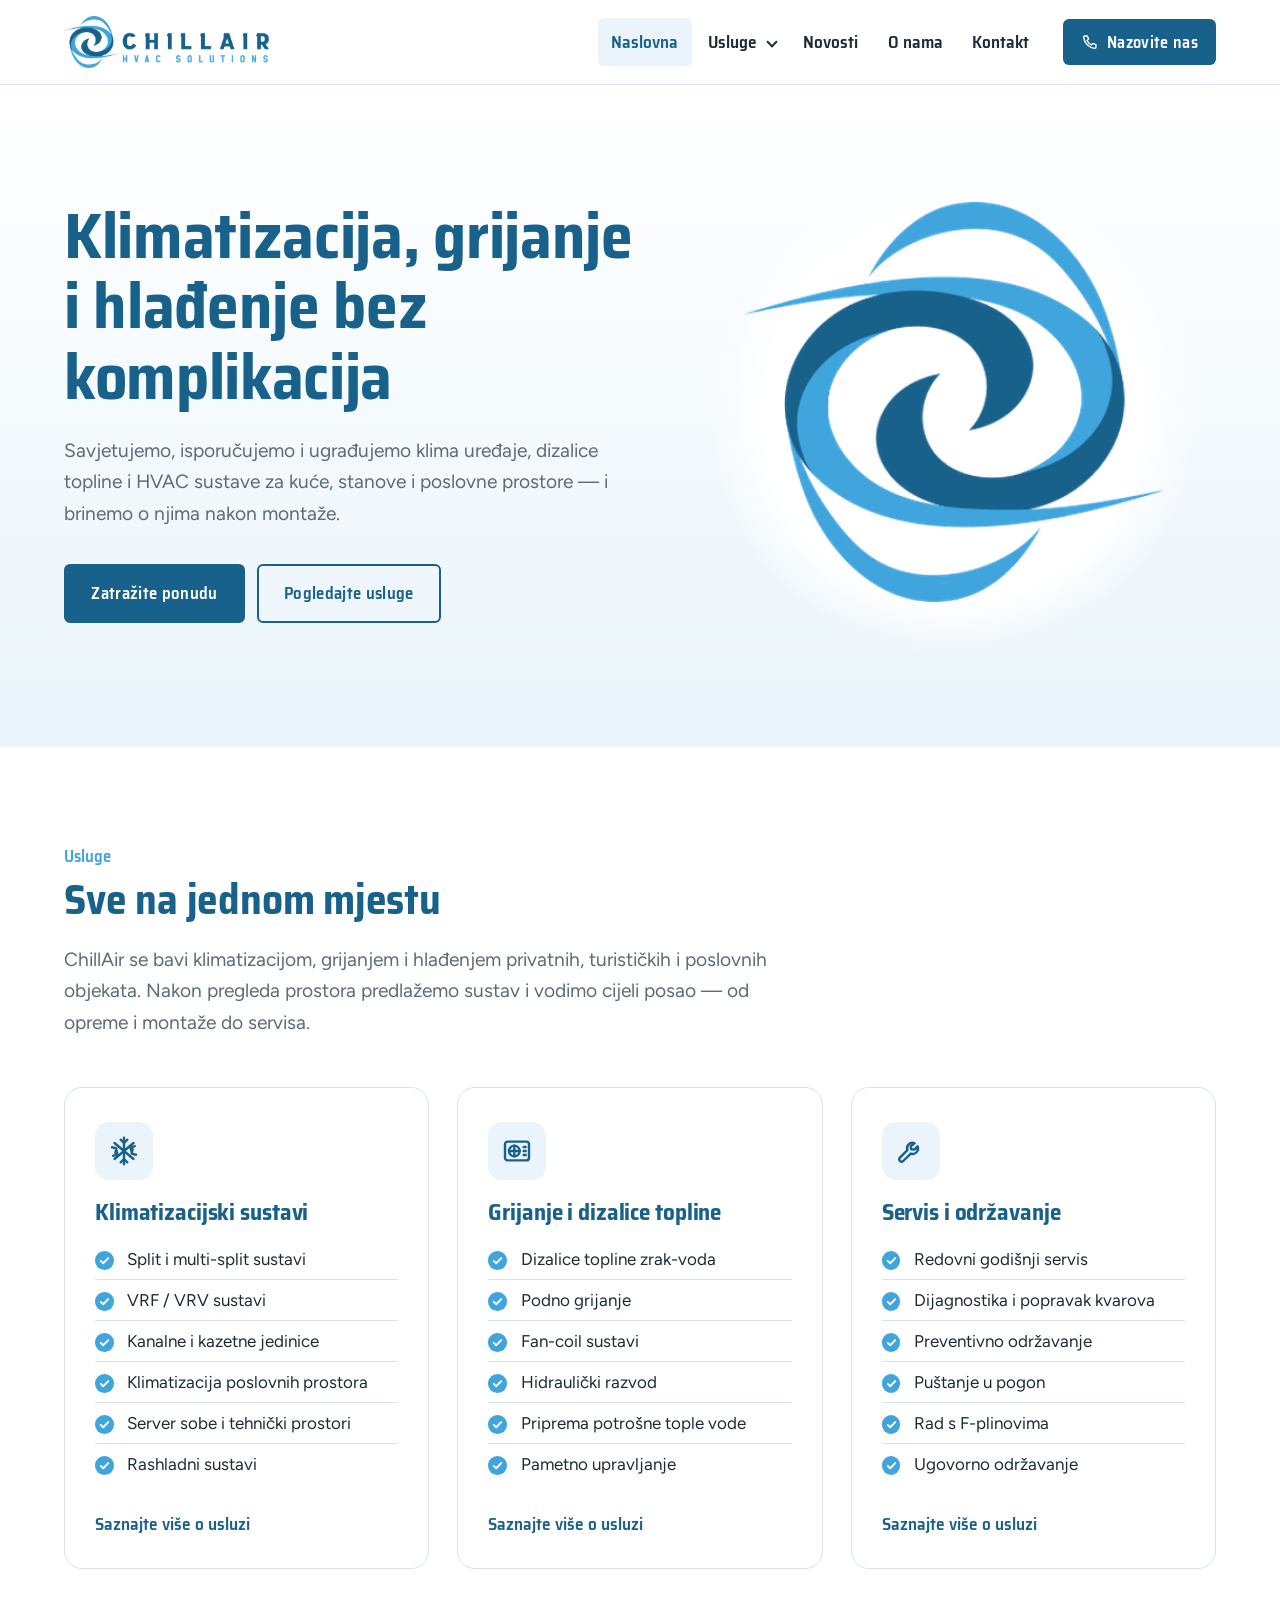
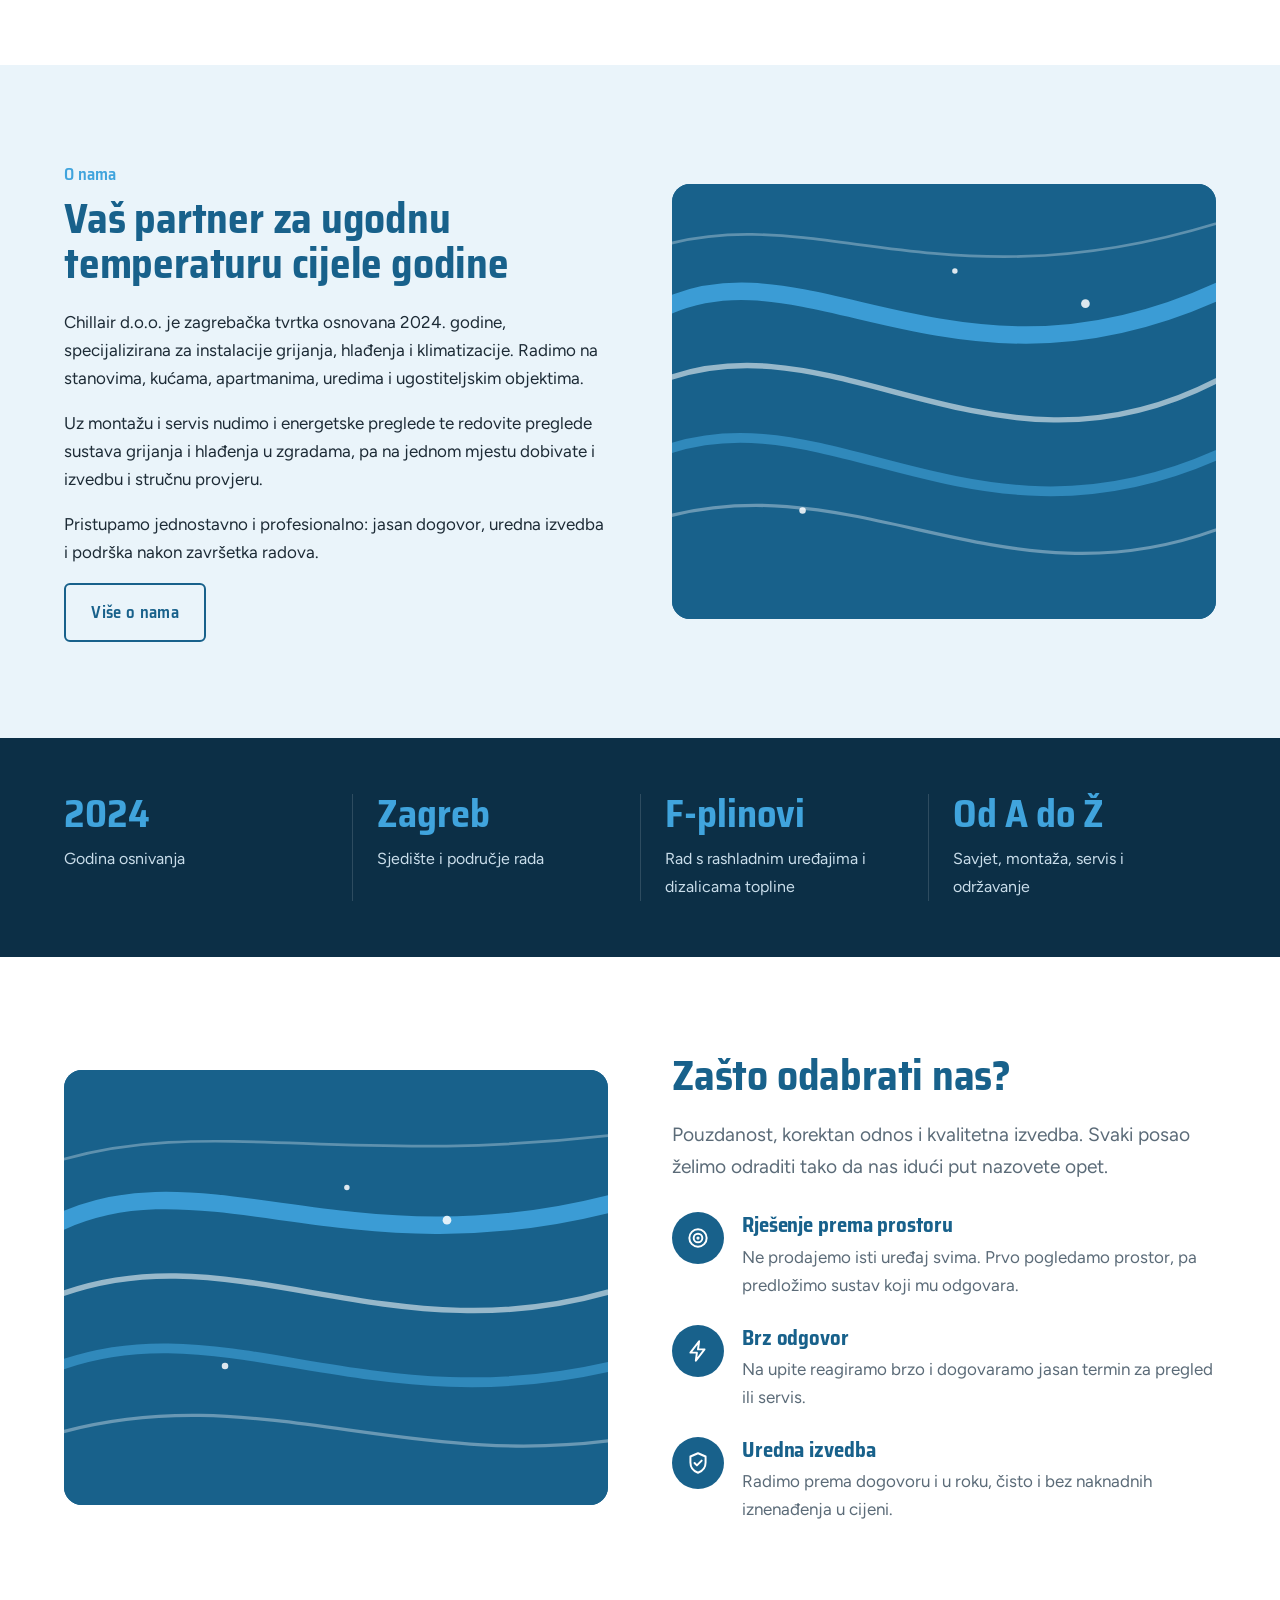
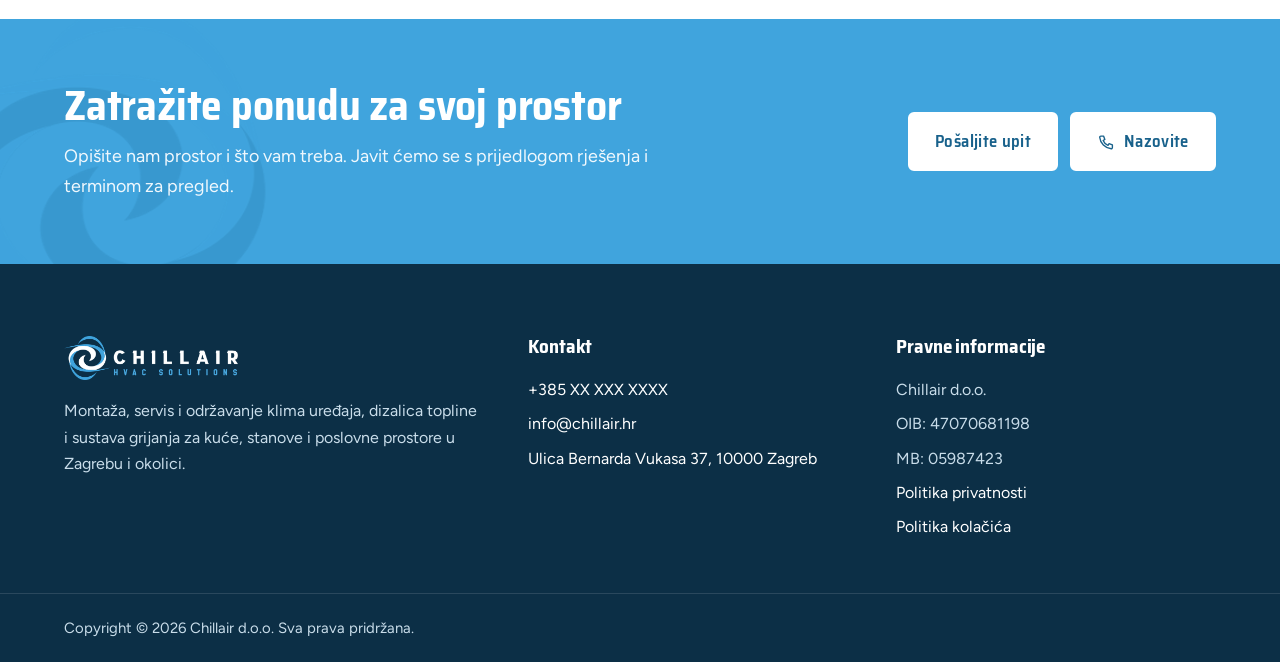
==== index.html @ 3856ada0 "Prva verzija web stranice ChillAir" ====
<!doctype html>
<html lang="hr">
<head>
<meta charset="utf-8">
<meta name="viewport" content="width=device-width, initial-scale=1">
<title>ChillAir | Klimatizacija, grijanje i hlađenje</title>
<meta name="description" content="Montaža, servis i održavanje klima uređaja, dizalica topline i sustava grijanja za kuće, stanove i poslovne prostore u Zagrebu. Od odabira opreme do puštanja u rad.">
<link rel="canonical" href="https://chillair.hr/">
<meta property="og:type" content="website">
<meta property="og:locale" content="hr_HR">
<meta property="og:site_name" content="ChillAir">
<meta property="og:title" content="ChillAir | Klimatizacija, grijanje i hlađenje">
<meta property="og:description" content="Montaža, servis i održavanje klima uređaja, dizalica topline i sustava grijanja za kuće, stanove i poslovne prostore u Zagrebu. Od odabira opreme do puštanja u rad.">
<meta property="og:url" content="https://chillair.hr/">
<meta property="og:image" content="https://chillair.hr/assets/img/og-image.jpg">
<meta name="theme-color" content="#18618B">
<link rel="icon" type="image/png" sizes="32x32" href="assets/img/favicon-32.png">
<link rel="apple-touch-icon" href="assets/img/apple-touch-icon.png">
<link rel="preload" href="assets/fonts/saira-semi-condensed-latin-700-normal.woff2" as="font" type="font/woff2" crossorigin>
<link rel="stylesheet" href="assets/css/style.css">
</head>
<body>
<a class="skip" href="#sadrzaj">Idi na sadržaj</a>
<header class="site-header">
  <div class="wrap">
    <a class="brand" href="index.html"><img src="assets/img/chillair-logo.png" alt="ChillAir HVAC Solutions" width="640" height="162"></a>
    <button class="menu-btn" aria-controls="nav" aria-expanded="false" aria-label="Otvori izbornik"><svg viewBox="0 0 24 24" fill="none" stroke="currentColor" stroke-width="1.8" stroke-linecap="round" stroke-linejoin="round" aria-hidden="true"><path d="M4 7h16M4 12h16M4 17h16"/></svg></button>
    <nav class="nav" id="nav" aria-label="Glavna navigacija">
      <ul><li><a href="index.html" aria-current="page">Naslovna</a></li><li class="has-sub"><a href="usluge.html">Usluge</a><ul class="sub"><li><a href="klimatizacijski-sustavi.html">Klimatizacijski sustavi</a></li><li><a href="grijanje-i-dizalice-topline.html">Grijanje i dizalice topline</a></li><li><a href="servis-i-odrzavanje.html">Servis i održavanje</a></li></ul></li><li><a href="novosti.html">Novosti</a></li><li><a href="o-nama.html">O nama</a></li><li><a href="kontakt.html">Kontakt</a></li></ul>
      <a class="btn header-call" href="tel:+385000000000"><svg viewBox="0 0 24 24" fill="none" stroke="currentColor" stroke-width="1.8" stroke-linecap="round" stroke-linejoin="round" aria-hidden="true"><path d="M5 4h3.5l1.7 4.3-2.2 1.4a11 11 0 0 0 6.3 6.3l1.4-2.2L20 15.5V19a1.5 1.5 0 0 1-1.6 1.5A16.5 16.5 0 0 1 3.5 5.6 1.5 1.5 0 0 1 5 4z"/></svg> Nazovite nas</a>
    </nav>
  </div>
</header>
<main id="sadrzaj">

<section class="hero">
  <div class="wrap">
    <div>
      <h1>Klimatizacija, grijanje i hlađenje bez komplikacija</h1>
      <p class="lead">Savjetujemo, isporučujemo i ugrađujemo klima uređaje, dizalice topline i HVAC sustave za kuće, stanove i poslovne prostore — i brinemo o njima nakon montaže.</p>
      <div class="hero-actions">
        <a class="btn" href="kontakt.html">Zatražite ponudu</a>
        <a class="btn btn--ghost" href="usluge.html">Pogledajte usluge</a>
      </div>
    </div>
    <div class="hero-art">
      <img class="swirl" src="assets/img/chillair-znak.png" alt="" width="400" height="381">
    </div>
  </div>
</section>

<section class="section">
  <div class="wrap">
    <div class="section-head">
      <span class="kicker">Usluge</span>
      <h2>Sve na jednom mjestu</h2>
      <p class="lead">ChillAir se bavi klimatizacijom, grijanjem i hlađenjem privatnih, turističkih i poslovnih objekata. Nakon pregleda prostora predlažemo sustav i vodimo cijeli posao — od opreme i montaže do servisa.</p>
    </div>
    <div class="services"><article class="service">
  <div class="service-icon"><svg viewBox="0 0 24 24" fill="none" stroke="currentColor" stroke-width="1.8" stroke-linecap="round" stroke-linejoin="round" aria-hidden="true"><path d="M12 2v20M4.9 6l14.2 12M19.1 6L4.9 18"/><path d="M9.5 3.5L12 6l2.5-2.5M9.5 20.5L12 18l2.5 2.5M3 9.2l3.3.9-.8 3.3M21 14.8l-3.3-.9.8-3.3M3.9 15.6l3.2-1-.8-3.3M20.1 8.4l-3.2 1 .8 3.3"/></svg></div>
  <h3>Klimatizacijski sustavi</h3>
  <ul class="ticks"><li>Split i multi-split sustavi</li><li>VRF / VRV sustavi</li><li>Kanalne i kazetne jedinice</li><li>Klimatizacija poslovnih prostora</li><li>Server sobe i tehnički prostori</li><li>Rashladni sustavi</li></ul>
  <a class="more" href="klimatizacijski-sustavi.html">Saznajte više o usluzi</a>
</article><article class="service">
  <div class="service-icon"><svg viewBox="0 0 24 24" fill="none" stroke="currentColor" stroke-width="1.8" stroke-linecap="round" stroke-linejoin="round" aria-hidden="true"><rect x="3" y="5" width="18" height="14" rx="2"/><circle cx="10" cy="12" r="4"/><path d="M10 8v8M6 12h8M17 9h1.5M17 12h1.5M17 15h1.5"/></svg></div>
  <h3>Grijanje i dizalice topline</h3>
  <ul class="ticks"><li>Dizalice topline zrak-voda</li><li>Podno grijanje</li><li>Fan-coil sustavi</li><li>Hidraulički razvod</li><li>Priprema potrošne tople vode</li><li>Pametno upravljanje</li></ul>
  <a class="more" href="grijanje-i-dizalice-topline.html">Saznajte više o usluzi</a>
</article><article class="service">
  <div class="service-icon"><svg viewBox="0 0 24 24" fill="none" stroke="currentColor" stroke-width="1.8" stroke-linecap="round" stroke-linejoin="round" aria-hidden="true"><path d="M14.7 6.3a4 4 0 0 0-5.4 5.1L3.5 17.2a1.8 1.8 0 0 0 2.5 2.5l5.8-5.8a4 4 0 0 0 5.1-5.4l-2.5 2.5-2.3-.3-.3-2.3 2.9-2.1z"/></svg></div>
  <h3>Servis i održavanje</h3>
  <ul class="ticks"><li>Redovni godišnji servis</li><li>Dijagnostika i popravak kvarova</li><li>Preventivno održavanje</li><li>Puštanje u pogon</li><li>Rad s F-plinovima</li><li>Ugovorno održavanje</li></ul>
  <a class="more" href="servis-i-odrzavanje.html">Saznajte više o usluzi</a>
</article></div>
  </div>
</section>

<section class="section section--ice">
  <div class="wrap split">
    <div>
      <span class="kicker">O nama</span>
      <h2>Vaš partner za ugodnu temperaturu cijele godine</h2>
      <p>Chillair d.o.o. je zagrebačka tvrtka osnovana 2024. godine, specijalizirana za instalacije grijanja, hlađenja i klimatizacije. Radimo na stanovima, kućama, apartmanima, uredima i ugostiteljskim objektima.</p>
      <p>Uz montažu i servis nudimo i energetske preglede te redovite preglede sustava grijanja i hlađenja u zgradama, pa na jednom mjestu dobivate i izvedbu i stručnu provjeru.</p>
      <p>Pristupamo jednostavno i profesionalno: jasan dogovor, uredna izvedba i podrška nakon završetka radova.</p>
      <a class="btn btn--ghost" href="o-nama.html">Više o nama</a>
    </div>
    <div class="split-media"><svg viewBox="0 0 500 400" preserveAspectRatio="xMidYMid slice" aria-hidden="true">
<rect width="500" height="400" fill="#18618B"/>
<g fill="none" stroke-linecap="round">
<path d="M-20 120 C 120 40, 260 220, 520 90" stroke="#40A4DD" stroke-width="16" opacity=".9"/>
<path d="M-20 185 C 150 110, 300 300, 520 170" stroke="#fff" stroke-width="5" opacity=".55"/>
<path d="M-20 250 C 140 180, 280 360, 520 240" stroke="#40A4DD" stroke-width="9" opacity=".6"/>
<path d="M-20 310 C 170 250, 310 400, 520 310" stroke="#fff" stroke-width="3" opacity=".35"/>
<path d="M-20 60 C 130 10, 250 120, 520 30" stroke="#fff" stroke-width="2.5" opacity=".3"/>
</g>
<g fill="#fff" opacity=".85"><circle cx="380" cy="110" r="4"/><circle cx="120" cy="300" r="3"/><circle cx="260" cy="80" r="2.5"/></g>
</svg></div>
  </div>
</section>

<section class="facts" aria-label="O tvrtki ukratko"><div class="wrap"><div class="fact"><strong>2024</strong><span>Godina osnivanja</span></div><div class="fact"><strong>Zagreb</strong><span>Sjedište i područje rada</span></div><div class="fact"><strong>F-plinovi</strong><span>Rad s rashladnim uređajima i dizalicama topline</span></div><div class="fact"><strong>Od A do Ž</strong><span>Savjet, montaža, servis i održavanje</span></div></div></section>

<section class="section">
  <div class="wrap split split--rev">
    <div>
      <h2>Zašto odabrati nas?</h2>
      <p class="lead">Pouzdanost, korektan odnos i kvalitetna izvedba. Svaki posao želimo odraditi tako da nas idući put nazovete opet.</p>
      <div class="reasons"><div class="reason"><div class="reason-icon"><svg viewBox="0 0 24 24" fill="none" stroke="currentColor" stroke-width="1.8" stroke-linecap="round" stroke-linejoin="round" aria-hidden="true"><circle cx="12" cy="12" r="8"/><circle cx="12" cy="12" r="4"/><circle cx="12" cy="12" r=".6" fill="currentColor"/></svg></div><div><h3>Rješenje prema prostoru</h3><p>Ne prodajemo isti uređaj svima. Prvo pogledamo prostor, pa predložimo sustav koji mu odgovara.</p></div></div><div class="reason"><div class="reason-icon"><svg viewBox="0 0 24 24" fill="none" stroke="currentColor" stroke-width="1.8" stroke-linecap="round" stroke-linejoin="round" aria-hidden="true"><path d="M13 3L5 13.5h6L10 21l8-10.5h-6z"/></svg></div><div><h3>Brz odgovor</h3><p>Na upite reagiramo brzo i dogovaramo jasan termin za pregled ili servis.</p></div></div><div class="reason"><div class="reason-icon"><svg viewBox="0 0 24 24" fill="none" stroke="currentColor" stroke-width="1.8" stroke-linecap="round" stroke-linejoin="round" aria-hidden="true"><path d="M12 3l7 3v5.5c0 4.5-3 8-7 9.5-4-1.5-7-5-7-9.5V6z"/><path d="M8.8 12l2.2 2.2 4.4-4.4"/></svg></div><div><h3>Uredna izvedba</h3><p>Radimo prema dogovoru i u roku, čisto i bez naknadnih iznenađenja u cijeni.</p></div></div></div>
    </div>
    <div class="split-media"><svg viewBox="0 0 500 400" preserveAspectRatio="xMidYMid slice" aria-hidden="true">
<rect width="500" height="400" fill="#18618B"/>
<g fill="none" stroke-linecap="round">
<path d="M-20 148 C 120 68, 260 192, 520 118" stroke="#40A4DD" stroke-width="16" opacity=".9"/>
<path d="M-20 213 C 150 138, 300 272, 520 198" stroke="#fff" stroke-width="5" opacity=".55"/>
<path d="M-20 278 C 140 208, 280 332, 520 268" stroke="#40A4DD" stroke-width="9" opacity=".6"/>
<path d="M-20 338 C 170 278, 310 372, 520 338" stroke="#fff" stroke-width="3" opacity=".35"/>
<path d="M-20 88 C 130 38, 250 92, 520 58" stroke="#fff" stroke-width="2.5" opacity=".3"/>
</g>
<g fill="#fff" opacity=".85"><circle cx="352" cy="138" r="4"/><circle cx="148" cy="272" r="3"/><circle cx="260" cy="108" r="2.5"/></g>
</svg></div>
  </div>
</section>

<section class="cta">
  <img class="mark" src="assets/img/chillair-znak.png" alt="" width="400" height="381" loading="lazy">
  <div class="wrap">
    <div>
      <h2>Zatražite ponudu za svoj prostor</h2>
      <p>Opišite nam prostor i što vam treba. Javit ćemo se s prijedlogom rješenja i terminom za pregled.</p>
    </div>
    <div class="cta-actions">
      <a class="btn btn--light" href="kontakt.html">Pošaljite upit</a>
      <a class="btn btn--light" href="tel:+385000000000"><svg viewBox="0 0 24 24" fill="none" stroke="currentColor" stroke-width="1.8" stroke-linecap="round" stroke-linejoin="round" aria-hidden="true"><path d="M5 4h3.5l1.7 4.3-2.2 1.4a11 11 0 0 0 6.3 6.3l1.4-2.2L20 15.5V19a1.5 1.5 0 0 1-1.6 1.5A16.5 16.5 0 0 1 3.5 5.6 1.5 1.5 0 0 1 5 4z"/></svg> Nazovite</a>
    </div>
  </div>
</section>

</main>
<footer class="site-footer">
  <div class="wrap">
    <div>
      <img src="assets/img/chillair-logo-white.png" alt="ChillAir HVAC Solutions" width="640" height="162" loading="lazy">
      <p>Montaža, servis i održavanje klima uređaja, dizalica topline i sustava grijanja za kuće, stanove i poslovne prostore u Zagrebu i okolici.</p>
    </div>
    <div>
      <h4>Kontakt</h4>
      <ul>
        <li><a href="tel:+385000000000">+385 XX XXX XXXX</a></li>
        <li><a href="mailto:info@chillair.hr?subject=Upit%20s%20web%20stranice">info@chillair.hr</a></li>
        <li><a href="https://www.google.com/maps/search/?api=1&query=Ulica+Bernarda+Vukasa+37+Zagreb" target="_blank" rel="noopener">Ulica Bernarda Vukasa 37, 10000 Zagreb</a></li>
      </ul>
    </div>
    <div>
      <h4>Pravne informacije</h4>
      <ul>
        <li>Chillair d.o.o.</li>
        <li>OIB: 47070681198</li>
        <li>MB: 05987423</li>
        <li><a href="politika-privatnosti.html">Politika privatnosti</a></li>
        <li><a href="politika-kolacica.html">Politika kolačića</a></li>
      </ul>
    </div>
  </div>
  <div class="footer-bottom"><div class="wrap">
    <span>Copyright © <span data-year>2026</span> Chillair d.o.o. Sva prava pridržana.</span>
  </div></div>
</footer>
<script src="assets/js/main.js" defer></script>
</body>
</html>
---- assets/css/style.css ----
/* ChillAir d.o.o. — stilovi */
@font-face{font-family:"Saira SC";src:url(../fonts/saira-semi-condensed-latin-ext-600-normal.woff2) format("woff2");font-weight:600;font-display:swap;unicode-range:U+0100-02AF,U+1E00-1EFF,U+2020,U+20A0-20AB,U+20AD-20C0,U+2113,U+2C60-2C7F,U+A720-A7FF}
@font-face{font-family:"Saira SC";src:url(../fonts/saira-semi-condensed-latin-600-normal.woff2) format("woff2");font-weight:600;font-display:swap;unicode-range:U+0000-00FF,U+0131,U+0152-0153,U+02BB-02BC,U+02C6,U+02DA,U+02DC,U+2000-206F,U+20AC,U+2122,U+2191,U+2193,U+2212,U+2215,U+FEFF,U+FFFD}
@font-face{font-family:"Saira SC";src:url(../fonts/saira-semi-condensed-latin-ext-700-normal.woff2) format("woff2");font-weight:700;font-display:swap;unicode-range:U+0100-02AF,U+1E00-1EFF,U+2020,U+20A0-20AB,U+20AD-20C0,U+2113,U+2C60-2C7F,U+A720-A7FF}
@font-face{font-family:"Saira SC";src:url(../fonts/saira-semi-condensed-latin-700-normal.woff2) format("woff2");font-weight:700;font-display:swap;unicode-range:U+0000-00FF,U+0131,U+0152-0153,U+02BB-02BC,U+02C6,U+02DA,U+02DC,U+2000-206F,U+20AC,U+2122,U+2191,U+2193,U+2212,U+2215,U+FEFF,U+FFFD}
@font-face{font-family:"Figtree";src:url(../fonts/figtree-latin-ext-400-normal.woff2) format("woff2");font-weight:400;font-display:swap;unicode-range:U+0100-02AF,U+1E00-1EFF,U+2020,U+20A0-20AB,U+20AD-20C0,U+2113,U+2C60-2C7F,U+A720-A7FF}
@font-face{font-family:"Figtree";src:url(../fonts/figtree-latin-400-normal.woff2) format("woff2");font-weight:400;font-display:swap;unicode-range:U+0000-00FF,U+0131,U+0152-0153,U+02BB-02BC,U+02C6,U+02DA,U+02DC,U+2000-206F,U+20AC,U+2122,U+2191,U+2193,U+2212,U+2215,U+FEFF,U+FFFD}
@font-face{font-family:"Figtree";src:url(../fonts/figtree-latin-ext-500-normal.woff2) format("woff2");font-weight:500;font-display:swap;unicode-range:U+0100-02AF,U+1E00-1EFF,U+2020,U+20A0-20AB,U+20AD-20C0,U+2113,U+2C60-2C7F,U+A720-A7FF}
@font-face{font-family:"Figtree";src:url(../fonts/figtree-latin-500-normal.woff2) format("woff2");font-weight:500;font-display:swap;unicode-range:U+0000-00FF,U+0131,U+0152-0153,U+02BB-02BC,U+02C6,U+02DA,U+02DC,U+2000-206F,U+20AC,U+2122,U+2191,U+2193,U+2212,U+2215,U+FEFF,U+FFFD}
@font-face{font-family:"Figtree";src:url(../fonts/figtree-latin-ext-600-normal.woff2) format("woff2");font-weight:600;font-display:swap;unicode-range:U+0100-02AF,U+1E00-1EFF,U+2020,U+20A0-20AB,U+20AD-20C0,U+2113,U+2C60-2C7F,U+A720-A7FF}
@font-face{font-family:"Figtree";src:url(../fonts/figtree-latin-600-normal.woff2) format("woff2");font-weight:600;font-display:swap;unicode-range:U+0000-00FF,U+0131,U+0152-0153,U+02BB-02BC,U+02C6,U+02DA,U+02DC,U+2000-206F,U+20AC,U+2122,U+2191,U+2193,U+2212,U+2215,U+FEFF,U+FFFD}

:root{
  --navy:#18618B;      /* iz logotipa: CHILLAIR */
  --sky:#40A4DD;       /* iz logotipa: HVAC SOLUTIONS */
  --ink:#0C2F46;       /* tamna pozadina podnožja */
  --text:#1D2B36;
  --muted:#5B6B78;
  --ice:#EAF4FA;       /* svijetla pozadina sekcija */
  --line:#D5E4EE;
  --white:#fff;
  --head:"Saira SC","Arial Narrow",Arial,sans-serif;
  --body:"Figtree",system-ui,-apple-system,"Segoe UI",sans-serif;
  --wrap:1200px;
  --r-sm:6px; --r-lg:18px;
}
*,*::before,*::after{box-sizing:border-box}
html{scroll-behavior:smooth;-webkit-text-size-adjust:100%}
body{margin:0;font-family:var(--body);font-size:1.0625rem;line-height:1.65;color:var(--text);background:var(--white)}
img,svg{max-width:100%;display:block}
a{color:var(--navy)}
a:hover{color:var(--sky)}
:focus-visible{outline:3px solid var(--sky);outline-offset:3px;border-radius:4px}
h1,h2,h3,h4{font-family:var(--head);font-weight:700;line-height:1.1;color:var(--navy);margin:0 0 .5em;letter-spacing:-.005em}
h1{font-size:clamp(2.3rem,5.2vw,4rem)}
h2{font-size:clamp(1.8rem,3.4vw,2.6rem)}
h3{font-size:1.45rem}
h4{font-size:1.15rem}
p{margin:0 0 1em}
.wrap{max-width:var(--wrap);margin:0 auto;padding:0 24px}
.skip{position:absolute;left:-9999px;top:0;background:var(--navy);color:#fff;padding:10px 16px;z-index:100}
.skip:focus{left:12px;top:12px}
.lead{font-size:1.2rem;color:var(--muted);max-width:60ch}
.kicker{font-family:var(--head);font-weight:600;font-size:1.05rem;color:var(--sky);margin:0 0 .4em;display:block}

/* gumbi */
.btn{display:inline-flex;align-items:center;gap:.5em;font-family:var(--head);font-weight:600;font-size:1.05rem;letter-spacing:.02em;text-decoration:none;padding:.8em 1.5em;border-radius:var(--r-sm);border:2px solid var(--navy);background:var(--navy);color:#fff;cursor:pointer;transition:background .2s,border-color .2s,color .2s}
.btn:hover{background:var(--sky);border-color:var(--sky);color:#fff}
.btn--ghost{background:transparent;color:var(--navy)}
.btn--ghost:hover{background:var(--navy);border-color:var(--navy)}
.btn--light{background:#fff;border-color:#fff;color:var(--navy)}
.btn--light:hover{background:var(--sky);border-color:var(--sky);color:#fff}
.btn svg{width:1.1em;height:1.1em}

/* zaglavlje */
.site-header{position:sticky;top:0;z-index:50;background:rgba(255,255,255,.96);backdrop-filter:saturate(1.4) blur(8px);border-bottom:1px solid var(--line)}
.site-header .wrap{display:flex;align-items:center;justify-content:space-between;gap:24px;min-height:84px}
.brand img{height:52px;width:auto}
@media (max-width:480px){.brand img{height:40px}}
.nav{display:flex;align-items:center;gap:6px}
.nav>ul{list-style:none;display:flex;gap:2px;margin:0;padding:0}
.nav li{position:relative}
.nav a,.nav .sub-toggle{display:block;font-family:var(--head);font-weight:600;font-size:1.08rem;color:var(--text);text-decoration:none;padding:.55em .8em;border-radius:var(--r-sm);background:none;border:0;cursor:pointer}
.nav a:hover,.nav .sub-toggle:hover,.nav a[aria-current="page"]{color:var(--navy);background:var(--ice)}
.nav .has-sub>a::after{content:"";display:inline-block;width:.45em;height:.45em;border-right:2px solid currentColor;border-bottom:2px solid currentColor;transform:rotate(45deg) translateY(-3px);margin-left:.5em}
.nav .sub{list-style:none;margin:0;padding:8px;position:absolute;left:0;top:100%;min-width:260px;background:#fff;border:1px solid var(--line);border-radius:10px;box-shadow:0 18px 40px -18px rgba(12,47,70,.35);opacity:0;visibility:hidden;transform:translateY(6px);transition:opacity .15s,transform .15s,visibility .15s}
.nav .has-sub:hover .sub,.nav .has-sub:focus-within .sub{opacity:1;visibility:visible;transform:none}
.nav .sub a{font-family:var(--body);font-weight:500;font-size:1rem}
.nav .header-call{display:inline-flex;margin-left:14px;padding:.6em 1.1em;color:#fff;background:var(--navy);font-size:1.02rem}
.nav .header-call:hover{color:#fff;background:var(--sky)}
.menu-btn{display:none;background:none;border:0;padding:10px;cursor:pointer;color:var(--navy)}
.menu-btn svg{width:30px;height:30px}

@media (max-width:1020px){
  .menu-btn{display:block}
  .nav{position:fixed;inset:84px 0 0 0;background:#fff;flex-direction:column;align-items:stretch;padding:20px 24px 40px;overflow:auto;transform:translateX(100%);transition:transform .25s;border-top:1px solid var(--line)}
  .nav.open{transform:none}
  .nav>ul{flex-direction:column}
  .nav a{font-size:1.3rem;padding:.6em .4em}
  .nav .has-sub>a::after{display:none}
  .nav .sub{position:static;opacity:1;visibility:visible;transform:none;border:0;box-shadow:none;padding:0 0 0 18px;min-width:0}
  .nav .sub a{font-size:1.1rem}
  .nav .header-call{margin:18px 0 0;justify-content:center;font-size:1.15rem}
}

/* hero */
.hero{position:relative;overflow:hidden;background:linear-gradient(180deg,#fff 0%,var(--ice) 100%)}
.hero .wrap{display:grid;grid-template-columns:1.1fr 1fr;gap:48px;align-items:center;padding-top:64px;padding-bottom:72px}
.hero h1{margin-bottom:.35em}
.hero .lead{margin-bottom:1.8em}
.hero-actions{display:flex;flex-wrap:wrap;gap:12px}
.hero-art{position:relative;aspect-ratio:1/1;max-width:540px;justify-self:center;width:100%}
.hero-art::before{content:"";position:absolute;inset:4%;border-radius:50%;background:radial-gradient(circle,#fff 0%,#fff 55%,rgba(255,255,255,0) 72%)}
.hero-art .swirl{position:absolute;inset:10%;width:80%;height:auto;animation:spin 80s linear infinite}
@keyframes spin{to{transform:rotate(360deg)}}
@media (prefers-reduced-motion:reduce){.hero-art .swirl{animation:none}html{scroll-behavior:auto}}
@media (max-width:880px){.hero .wrap{grid-template-columns:1fr;padding-top:48px;padding-bottom:56px}.hero-art{max-width:380px}}

/* podstranica zaglavlje */
.page-head{background:var(--navy);color:#fff;position:relative;overflow:hidden}
.page-head .wrap{padding-top:64px;padding-bottom:64px;position:relative;z-index:1}
.page-head h1{color:#fff;margin-bottom:.25em}
.page-head p{color:#D6ECF8;max-width:62ch;font-size:1.15rem;margin:0}
.page-head .crumbs{font-size:.95rem;margin-bottom:14px;color:#BFE1F4}
.page-head .crumbs a{color:#fff}
.page-head .mark{position:absolute;right:-60px;top:50%;width:360px;transform:translateY(-50%);opacity:.14}

/* sekcije */
.section{padding:96px 0}
.section--ice{background:var(--ice)}
.section-head{max-width:720px;margin-bottom:48px}
.section-head--center{margin-left:auto;margin-right:auto;text-align:center}
.section-head--center .lead{margin-left:auto;margin-right:auto}
@media (max-width:700px){.section{padding:64px 0}}

/* usluge */
.services{display:grid;grid-template-columns:repeat(3,1fr);gap:28px}
.service{background:#fff;border:1px solid var(--line);border-radius:var(--r-lg);padding:34px 30px 30px;display:flex;flex-direction:column}
.service-icon{width:58px;height:58px;border-radius:14px;background:var(--ice);color:var(--navy);display:grid;place-items:center;margin-bottom:20px}
.service-icon svg{width:32px;height:32px}
.service h3{margin-bottom:.6em}
.ticks{list-style:none;margin:0 0 26px;padding:0}
.ticks li{position:relative;padding:.35em 0 .35em 1.9em;border-bottom:1px solid var(--line)}
.ticks li:last-child{border-bottom:0}
.ticks li::before{content:"";position:absolute;left:0;top:.72em;width:1.1em;height:1.1em;border-radius:50%;background:var(--sky) url("data:image/svg+xml,%3Csvg xmlns='http://www.w3.org/2000/svg' viewBox='0 0 16 16'%3E%3Cpath d='M4 8.4l2.6 2.5L12 5.4' fill='none' stroke='%23fff' stroke-width='2' stroke-linecap='round' stroke-linejoin='round'/%3E%3C/svg%3E") center/80% no-repeat}
.service .more{margin-top:auto;font-family:var(--head);font-weight:600;text-decoration:none;font-size:1.08rem}
.service .more:hover{text-decoration:underline}
@media (max-width:980px){.services{grid-template-columns:1fr;max-width:620px}}

/* o nama split */
.split{display:grid;grid-template-columns:1fr 1fr;gap:64px;align-items:center}
.split--rev .split-media{order:-1}
.split-media{border-radius:var(--r-lg);overflow:hidden;background:var(--navy);aspect-ratio:5/4;position:relative}
.split-media svg{width:100%;height:100%}
@media (max-width:900px){.split{grid-template-columns:1fr;gap:36px}.split--rev .split-media{order:0}}

/* traka s činjenicama */
.facts{background:var(--ink);color:#fff}
.facts .wrap{display:grid;grid-template-columns:repeat(4,1fr);gap:0;padding-top:56px;padding-bottom:56px}
.fact{padding:0 24px;border-left:1px solid rgba(255,255,255,.14)}
.fact:first-child{border-left:0;padding-left:0}
.fact strong{display:block;font-family:var(--head);font-weight:700;font-size:clamp(1.9rem,3vw,2.6rem);color:var(--sky);line-height:1.05;margin-bottom:.25em}
.fact span{color:#C9DDEA;font-size:1rem}
@media (max-width:860px){.facts .wrap{grid-template-columns:1fr 1fr;row-gap:32px}.fact:nth-child(3){border-left:0;padding-left:0}}
@media (max-width:480px){.facts .wrap{grid-template-columns:1fr}.fact{border-left:0;padding-left:0}}

/* zašto mi */
.reasons{display:grid;gap:26px;margin-top:30px}
.reason{display:grid;grid-template-columns:52px 1fr;gap:18px;align-items:start}
.reason-icon{width:52px;height:52px;border-radius:50%;background:var(--navy);color:#fff;display:grid;place-items:center}
.reason-icon svg{width:26px;height:26px}
.reason h3{font-size:1.3rem;margin:.1em 0 .25em}
.reason p{margin:0;color:var(--muted)}

/* CTA */
.cta{background:var(--sky);color:#fff;position:relative;overflow:hidden}
.cta .wrap{display:flex;align-items:center;justify-content:space-between;gap:32px;padding-top:64px;padding-bottom:64px;position:relative;z-index:1}
.cta h2{color:#fff;margin-bottom:.3em}
.cta p{margin:0;max-width:56ch;font-size:1.12rem;color:#F0F8FD}
.cta-actions{display:flex;gap:12px;flex-wrap:wrap;flex-shrink:0}
.cta .mark{position:absolute;left:-80px;bottom:-120px;width:380px;opacity:.16}
@media (max-width:820px){.cta .wrap{flex-direction:column;align-items:flex-start}}

/* sadržaj podstranica */
.prose{max-width:760px}
.prose h2{margin-top:1.4em}
.prose h3{margin-top:1.3em}
.prose ul{padding-left:1.2em}
.prose li{margin:.3em 0}
.grid-2{display:grid;grid-template-columns:1fr 1fr;gap:28px}
@media (max-width:820px){.grid-2{grid-template-columns:1fr}}
.panel{background:#fff;border:1px solid var(--line);border-radius:var(--r-lg);padding:30px}
.panel h3{margin-top:0}
.steps{list-style:none;counter-reset:s;margin:0;padding:0;display:grid;grid-template-columns:repeat(4,1fr);gap:24px}
.steps li{counter-increment:s;background:#fff;border:1px solid var(--line);border-radius:var(--r-lg);padding:26px 24px}
.steps li::before{content:counter(s);display:grid;place-items:center;width:40px;height:40px;border-radius:50%;background:var(--navy);color:#fff;font-family:var(--head);font-weight:700;font-size:1.2rem;margin-bottom:14px}
.steps h3{font-size:1.2rem;margin-bottom:.3em}
.steps p{margin:0;color:var(--muted);font-size:1rem}
@media (max-width:980px){.steps{grid-template-columns:1fr 1fr}}
@media (max-width:540px){.steps{grid-template-columns:1fr}}

/* novosti */
.posts{display:grid;grid-template-columns:repeat(3,1fr);gap:28px}
.post{background:#fff;border:1px solid var(--line);border-radius:var(--r-lg);overflow:hidden;display:flex;flex-direction:column}
.post-cover{aspect-ratio:16/9;background:var(--navy)}
.post-cover svg{width:100%;height:100%}
.post-body{padding:24px 26px 28px;display:flex;flex-direction:column;flex:1}
.post time{font-size:.95rem;color:var(--muted)}
.post h3{margin:.3em 0 .5em;font-size:1.35rem}
.post h3 a{text-decoration:none;color:var(--navy)}
.post h3 a:hover{color:var(--sky)}
.post p{color:var(--muted)}
.post .more{margin-top:auto;font-family:var(--head);font-weight:600;text-decoration:none}
@media (max-width:980px){.posts{grid-template-columns:1fr 1fr}}
@media (max-width:620px){.posts{grid-template-columns:1fr}}
.article-meta{color:#BFE1F4;font-size:1rem;margin-top:10px}

/* kontakt */
.contact-grid{display:grid;grid-template-columns:.9fr 1.1fr;gap:48px;align-items:start}
@media (max-width:900px){.contact-grid{grid-template-columns:1fr}}
.contact-list{list-style:none;margin:0 0 28px;padding:0}
.contact-list li{display:grid;grid-template-columns:44px 1fr;gap:14px;align-items:center;padding:14px 0;border-bottom:1px solid var(--line)}
.contact-list .ci{width:44px;height:44px;border-radius:50%;background:var(--ice);color:var(--navy);display:grid;place-items:center}
.contact-list .ci svg{width:22px;height:22px}
.contact-list small{display:block;color:var(--muted);font-size:.9rem}
.contact-list a{text-decoration:none;font-weight:600}
.form{display:grid;gap:18px}
.form .row{display:grid;grid-template-columns:1fr 1fr;gap:18px}
@media (max-width:560px){.form .row{grid-template-columns:1fr}}
.form label{display:block;font-weight:600;font-size:.98rem;margin-bottom:6px}
.form input,.form select,.form textarea{width:100%;font:inherit;font-size:1rem;padding:.75em .9em;border:1.5px solid var(--line);border-radius:var(--r-sm);background:#fff;color:var(--text)}
.form input:focus,.form select:focus,.form textarea:focus{outline:none;border-color:var(--sky);box-shadow:0 0 0 3px rgba(64,164,221,.25)}
.form textarea{min-height:150px;resize:vertical}
.form .check{display:flex;gap:10px;align-items:flex-start;font-weight:400}
.form .check input{width:auto;margin-top:.3em}
.form-note{font-size:.93rem;color:var(--muted);margin:0}
.form-error{color:#B3261E;font-weight:600;margin:0;display:none}
.form-error.show{display:block}

/* podnožje */
.site-footer{background:var(--ink);color:#C9DDEA;font-size:1rem}
.site-footer .wrap{display:grid;grid-template-columns:1.3fr 1fr 1fr;gap:48px;padding-top:72px;padding-bottom:48px}
.site-footer img{height:44px;width:auto;margin-bottom:18px}
.site-footer h4{color:#fff;font-size:1.2rem;margin-bottom:.8em}
.site-footer ul{list-style:none;margin:0;padding:0}
.site-footer li{padding:.25em 0}
.site-footer a{color:#fff;text-decoration:none}
.site-footer a:hover{color:var(--sky)}
.footer-bottom{border-top:1px solid rgba(255,255,255,.12)}
.footer-bottom .wrap{display:flex;justify-content:space-between;gap:16px;flex-wrap:wrap;padding-top:22px;padding-bottom:22px;font-size:.93rem}
@media (max-width:860px){.site-footer .wrap{grid-template-columns:1fr;gap:32px}}

/* kolačići */
.cookie{position:fixed;left:16px;right:16px;bottom:16px;max-width:560px;background:#fff;border:1px solid var(--line);border-radius:14px;box-shadow:0 20px 50px -20px rgba(12,47,70,.45);padding:20px 22px;z-index:60;display:none}
.cookie.show{display:block}
.cookie p{margin:0 0 14px;font-size:.98rem}
.cookie .btn{padding:.55em 1.2em;font-size:1rem}
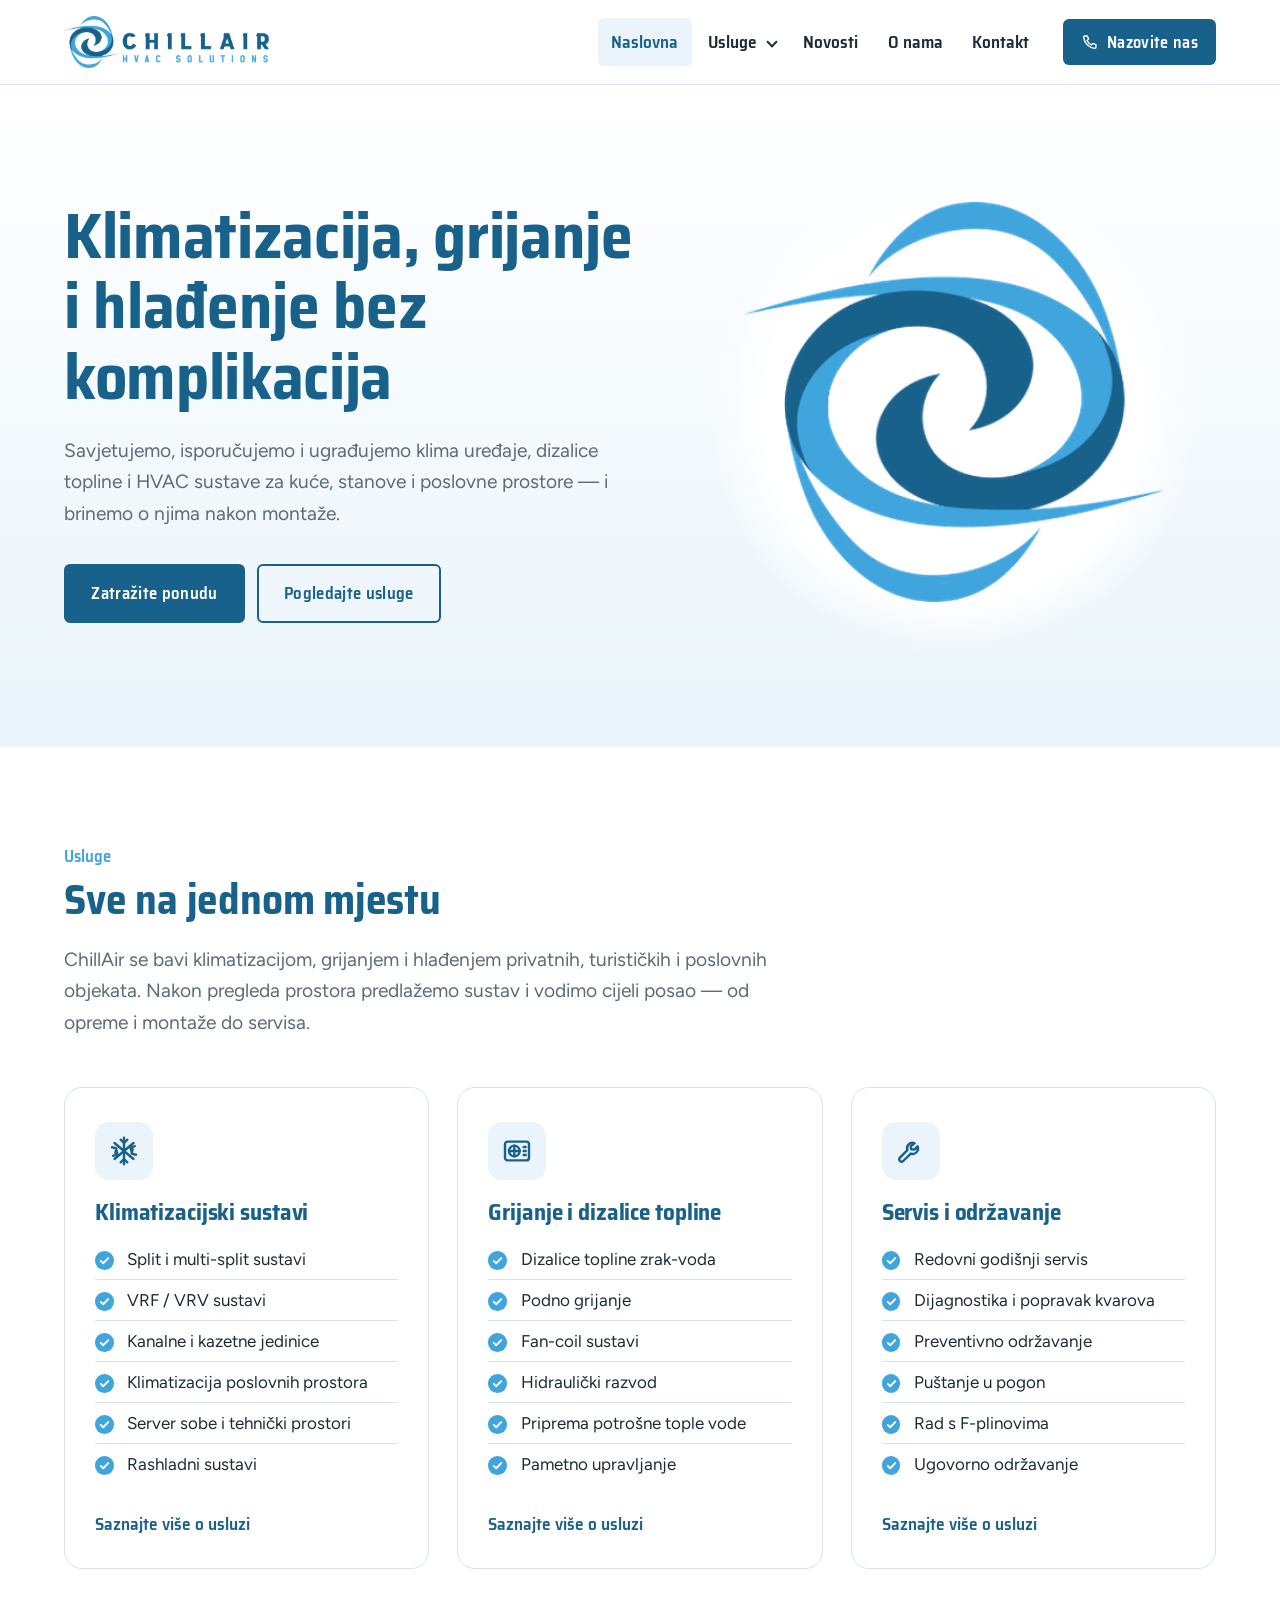
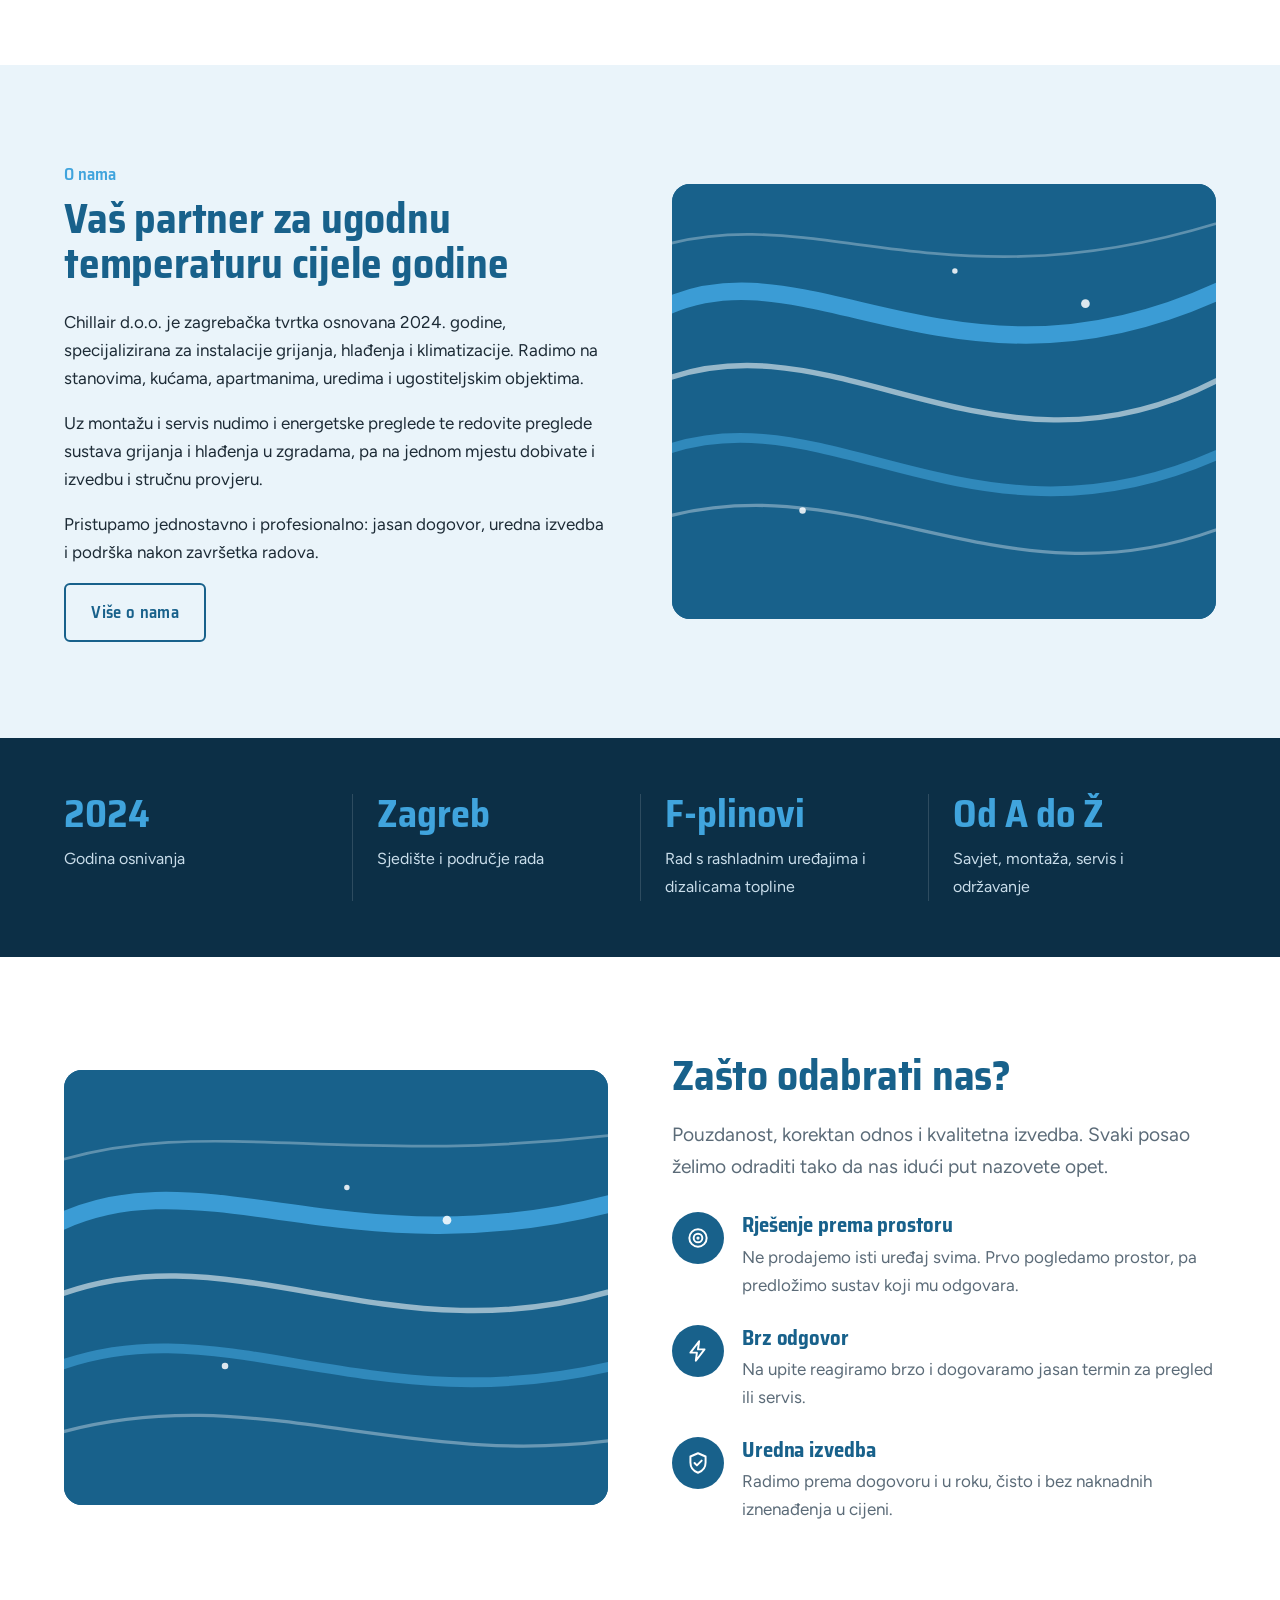
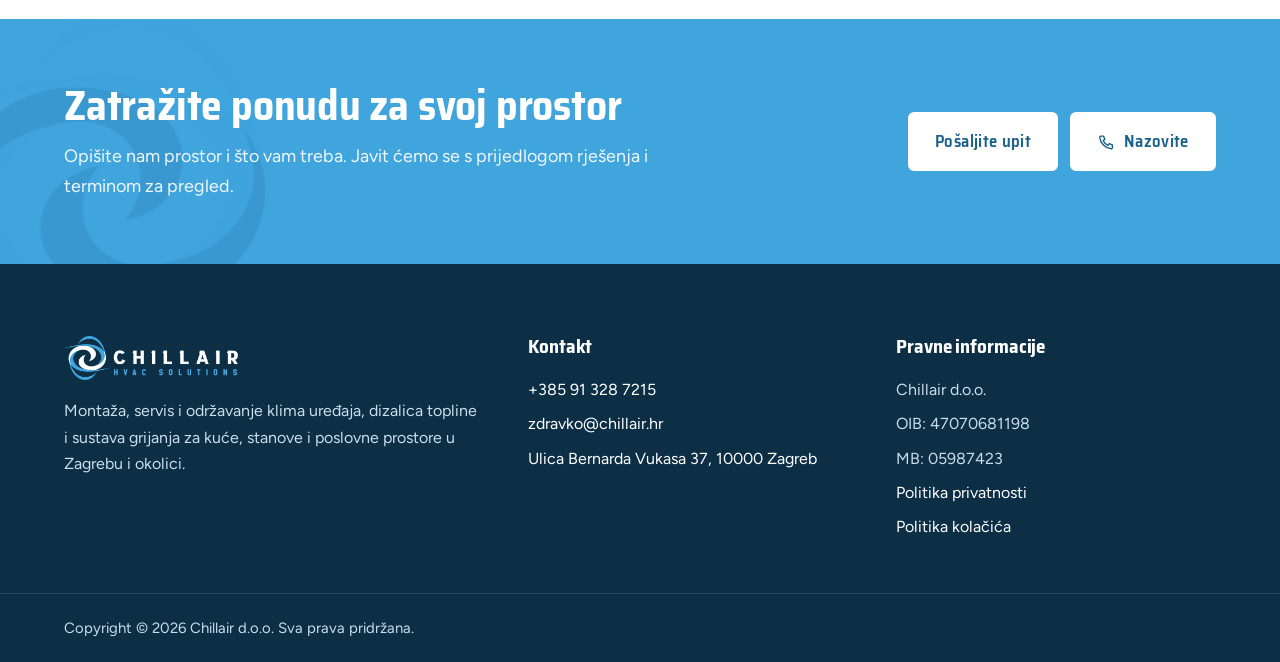
==== commit a3e8ef7b: "Dodan telefon i e-mail" ====
--- a/index.html
+++ b/index.html
@@ -27,7 +27,7 @@
     <button class="menu-btn" aria-controls="nav" aria-expanded="false" aria-label="Otvori izbornik"><svg viewBox="0 0 24 24" fill="none" stroke="currentColor" stroke-width="1.8" stroke-linecap="round" stroke-linejoin="round" aria-hidden="true"><path d="M4 7h16M4 12h16M4 17h16"/></svg></button>
     <nav class="nav" id="nav" aria-label="Glavna navigacija">
       <ul><li><a href="index.html" aria-current="page">Naslovna</a></li><li class="has-sub"><a href="usluge.html">Usluge</a><ul class="sub"><li><a href="klimatizacijski-sustavi.html">Klimatizacijski sustavi</a></li><li><a href="grijanje-i-dizalice-topline.html">Grijanje i dizalice topline</a></li><li><a href="servis-i-odrzavanje.html">Servis i održavanje</a></li></ul></li><li><a href="novosti.html">Novosti</a></li><li><a href="o-nama.html">O nama</a></li><li><a href="kontakt.html">Kontakt</a></li></ul>
-      <a class="btn header-call" href="tel:+385000000000"><svg viewBox="0 0 24 24" fill="none" stroke="currentColor" stroke-width="1.8" stroke-linecap="round" stroke-linejoin="round" aria-hidden="true"><path d="M5 4h3.5l1.7 4.3-2.2 1.4a11 11 0 0 0 6.3 6.3l1.4-2.2L20 15.5V19a1.5 1.5 0 0 1-1.6 1.5A16.5 16.5 0 0 1 3.5 5.6 1.5 1.5 0 0 1 5 4z"/></svg> Nazovite nas</a>
+      <a class="btn header-call" href="tel:+385913287215"><svg viewBox="0 0 24 24" fill="none" stroke="currentColor" stroke-width="1.8" stroke-linecap="round" stroke-linejoin="round" aria-hidden="true"><path d="M5 4h3.5l1.7 4.3-2.2 1.4a11 11 0 0 0 6.3 6.3l1.4-2.2L20 15.5V19a1.5 1.5 0 0 1-1.6 1.5A16.5 16.5 0 0 1 3.5 5.6 1.5 1.5 0 0 1 5 4z"/></svg> Nazovite nas</a>
     </nav>
   </div>
 </header>
@@ -131,7 +131,7 @@
     </div>
     <div class="cta-actions">
       <a class="btn btn--light" href="kontakt.html">Pošaljite upit</a>
-      <a class="btn btn--light" href="tel:+385000000000"><svg viewBox="0 0 24 24" fill="none" stroke="currentColor" stroke-width="1.8" stroke-linecap="round" stroke-linejoin="round" aria-hidden="true"><path d="M5 4h3.5l1.7 4.3-2.2 1.4a11 11 0 0 0 6.3 6.3l1.4-2.2L20 15.5V19a1.5 1.5 0 0 1-1.6 1.5A16.5 16.5 0 0 1 3.5 5.6 1.5 1.5 0 0 1 5 4z"/></svg> Nazovite</a>
+      <a class="btn btn--light" href="tel:+385913287215"><svg viewBox="0 0 24 24" fill="none" stroke="currentColor" stroke-width="1.8" stroke-linecap="round" stroke-linejoin="round" aria-hidden="true"><path d="M5 4h3.5l1.7 4.3-2.2 1.4a11 11 0 0 0 6.3 6.3l1.4-2.2L20 15.5V19a1.5 1.5 0 0 1-1.6 1.5A16.5 16.5 0 0 1 3.5 5.6 1.5 1.5 0 0 1 5 4z"/></svg> Nazovite</a>
     </div>
   </div>
 </section>
@@ -146,8 +146,8 @@
     <div>
       <h4>Kontakt</h4>
       <ul>
-        <li><a href="tel:+385000000000">+385 XX XXX XXXX</a></li>
-        <li><a href="mailto:info@chillair.hr?subject=Upit%20s%20web%20stranice">info@chillair.hr</a></li>
+        <li><a href="tel:+385913287215">+385 91 328 7215</a></li>
+        <li><a href="mailto:zdravko@chillair.hr?subject=Upit%20s%20web%20stranice">zdravko@chillair.hr</a></li>
         <li><a href="https://www.google.com/maps/search/?api=1&query=Ulica+Bernarda+Vukasa+37+Zagreb" target="_blank" rel="noopener">Ulica Bernarda Vukasa 37, 10000 Zagreb</a></li>
       </ul>
     </div>
